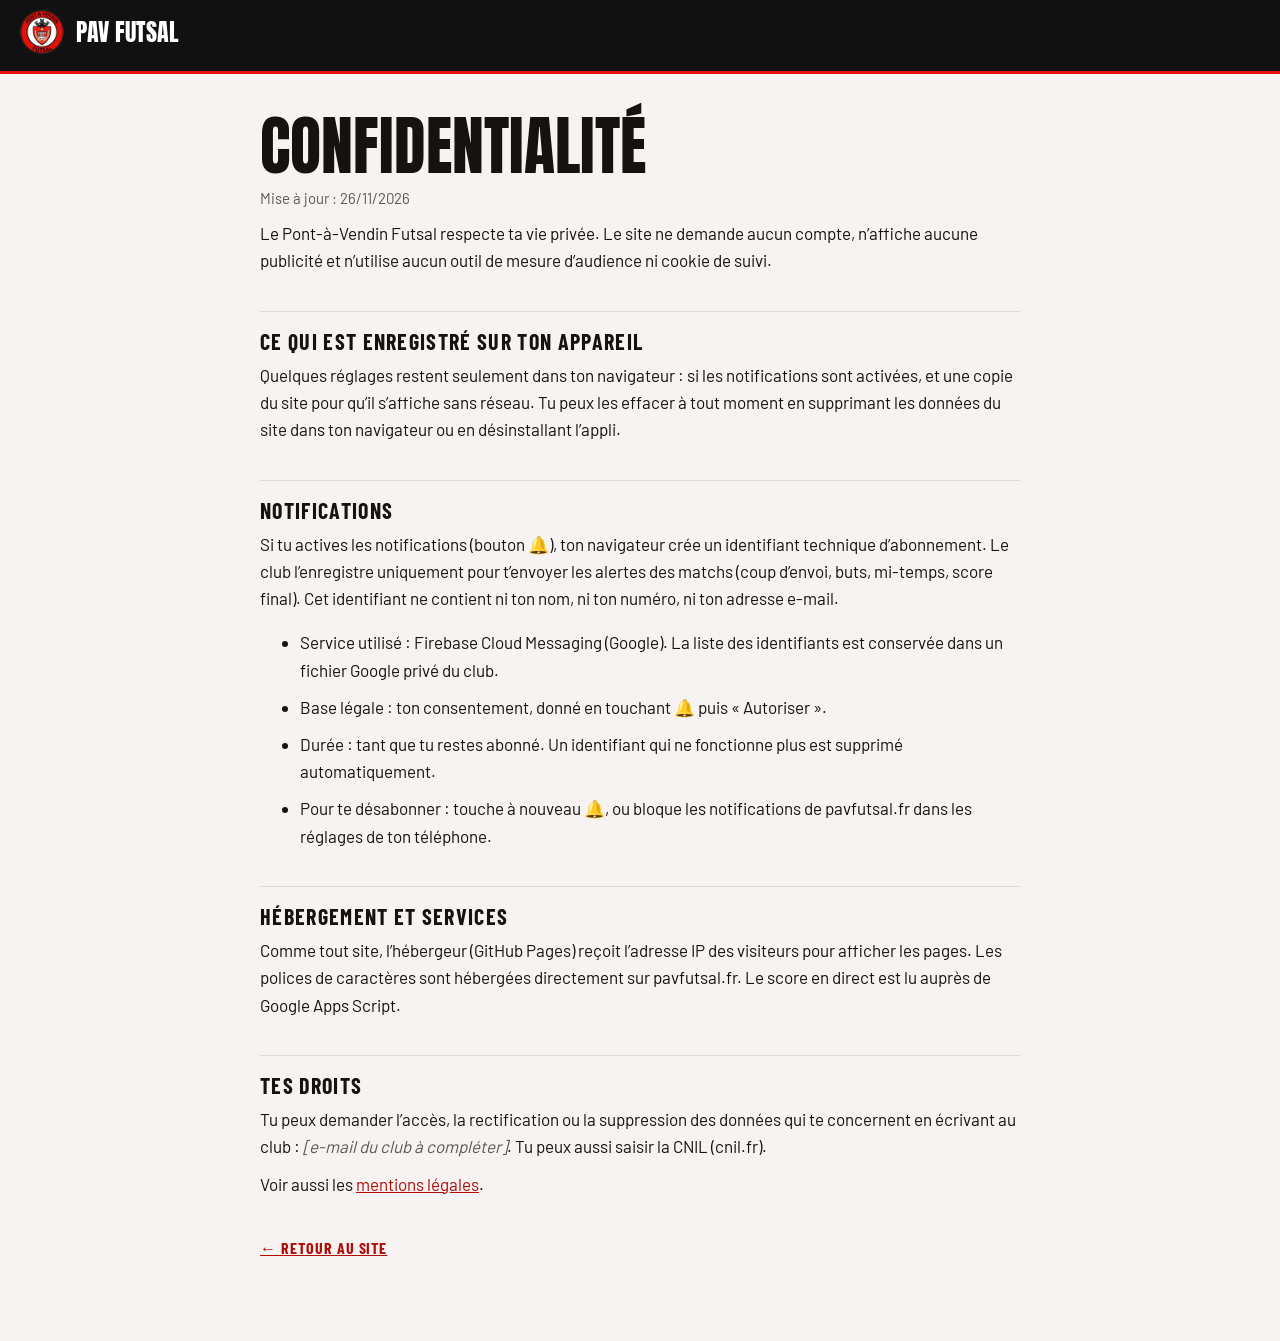
==== confidentialite.html @ 850574fd "Polices hébergées sur le site, mentions légales, confidentialité, image de partage Co-Authored-By: C" ====
<!doctype html>
<html lang="fr"><head><meta charset="utf-8"><meta name="viewport" content="width=device-width,initial-scale=1,viewport-fit=cover">
<title>Confidentialité – Pont-à-Vendin Futsal</title><meta name="robots" content="noindex,follow"><link rel="canonical" href="https://pavfutsal.fr/confidentialite.html">
<link rel="icon" type="image/png" href="/assets/pav.png"><link rel="manifest" href="/manifest.webmanifest"><meta name="theme-color" content="#111111">
<link rel="stylesheet" href="/fonts/fonts.css">
<style>
:root{--rouge:#E3110A;--fg:#161212;--muted:#5F5655;--line:#E2DAD8;--bg:#F6F3F2}
body{margin:0;background:var(--bg);color:var(--fg);font:400 17px/1.6 'Barlow',Arial,sans-serif}
header{background:#111;border-bottom:3px solid var(--rouge);padding:calc(10px + env(safe-area-inset-top,0px)) 20px 10px}
header a{display:inline-flex;align-items:center;gap:12px;color:#fff;text-decoration:none;font:400 24px/1 'Anton',Impact,sans-serif}
header img{width:44px;height:44px}
main{max-width:760px;margin:0 auto;padding:40px 20px 80px}
h1{font:400 clamp(40px,8vw,64px)/1 'Anton',Impact,sans-serif;text-transform:uppercase;margin:0 0 8px}
h2{font:700 22px/1.2 'Barlow Condensed',sans-serif;letter-spacing:.06em;text-transform:uppercase;margin:36px 0 8px;padding-top:16px;border-top:1px solid var(--line)}
p,li{margin:0 0 10px} a{color:#B00D07}
.maj{color:var(--muted);font-size:15px}
.todo{color:var(--muted);font-style:italic}
.retour{display:inline-block;margin-top:32px;font:700 16px/1 'Barlow Condensed',sans-serif;letter-spacing:.06em;text-transform:uppercase}
</style></head><body>
<header><a href="/"><img src="/assets/pav.png" alt="">PAV FUTSAL</a></header>
<main><h1>Confidentialité</h1><p class="maj">Mise à jour : 26/11/2026</p>

<p>Le Pont-à-Vendin Futsal respecte ta vie privée. Le site ne demande aucun compte, n’affiche aucune publicité et n’utilise aucun outil de mesure d’audience ni cookie de suivi.</p>
<h2>Ce qui est enregistré sur ton appareil</h2>
<p>Quelques réglages restent seulement dans ton navigateur : si les notifications sont activées, et une copie du site pour qu’il s’affiche sans réseau. Tu peux les effacer à tout moment en supprimant les données du site dans ton navigateur ou en désinstallant l’appli.</p>
<h2>Notifications</h2>
<p>Si tu actives les notifications (bouton 🔔), ton navigateur crée un identifiant technique d’abonnement. Le club l’enregistre uniquement pour t’envoyer les alertes des matchs (coup d’envoi, buts, mi-temps, score final). Cet identifiant ne contient ni ton nom, ni ton numéro, ni ton adresse e-mail.</p>
<ul><li>Service utilisé : Firebase Cloud Messaging (Google). La liste des identifiants est conservée dans un fichier Google privé du club.</li>
<li>Base légale : ton consentement, donné en touchant 🔔 puis « Autoriser ».</li>
<li>Durée : tant que tu restes abonné. Un identifiant qui ne fonctionne plus est supprimé automatiquement.</li>
<li>Pour te désabonner : touche à nouveau 🔔, ou bloque les notifications de pavfutsal.fr dans les réglages de ton téléphone.</li></ul>
<h2>Hébergement et services</h2>
<p>Comme tout site, l’hébergeur (GitHub Pages) reçoit l’adresse IP des visiteurs pour afficher les pages. Les polices de caractères sont hébergées directement sur pavfutsal.fr. Le score en direct est lu auprès de Google Apps Script.</p>
<h2>Tes droits</h2>
<p>Tu peux demander l’accès, la rectification ou la suppression des données qui te concernent en écrivant au club : <span class="todo">[e-mail du club à compléter]</span>. Tu peux aussi saisir la CNIL (cnil.fr).</p>
<p>Voir aussi les <a href="/mentions-legales.html">mentions légales</a>.</p>
<a class="retour" href="/">← Retour au site</a></main></body></html>
---- fonts/fonts.css ----
@font-face{font-family:'Anton';font-style:normal;font-weight:400;font-display:swap;src:url(/fonts/anton-latin-ext-400-normal.woff2) format('woff2');unicode-range:U+0100-02BA,U+02BD-02C5,U+02C7-02CC,U+02CE-02D7,U+02DD-02FF,U+0304,U+0308,U+0329,U+1D00-1DBF,U+1E00-1E9F,U+1EF2-1EFF,U+2020,U+20A0-20AB,U+20AD-20C0,U+2113,U+2C60-2C7F,U+A720-A7FF}
@font-face{font-family:'Anton';font-style:normal;font-weight:400;font-display:swap;src:url(/fonts/anton-latin-400-normal.woff2) format('woff2');unicode-range:U+0000-00FF,U+0131,U+0152-0153,U+02BB-02BC,U+02C6,U+02DA,U+02DC,U+0304,U+0308,U+0329,U+2000-206F,U+20AC,U+2122,U+2191,U+2193,U+2212,U+2215,U+FEFF,U+FFFD}
@font-face{font-family:'Barlow';font-style:normal;font-weight:400;font-display:swap;src:url(/fonts/barlow-latin-ext-400-normal.woff2) format('woff2');unicode-range:U+0100-02BA,U+02BD-02C5,U+02C7-02CC,U+02CE-02D7,U+02DD-02FF,U+0304,U+0308,U+0329,U+1D00-1DBF,U+1E00-1E9F,U+1EF2-1EFF,U+2020,U+20A0-20AB,U+20AD-20C0,U+2113,U+2C60-2C7F,U+A720-A7FF}
@font-face{font-family:'Barlow';font-style:normal;font-weight:400;font-display:swap;src:url(/fonts/barlow-latin-400-normal.woff2) format('woff2');unicode-range:U+0000-00FF,U+0131,U+0152-0153,U+02BB-02BC,U+02C6,U+02DA,U+02DC,U+0304,U+0308,U+0329,U+2000-206F,U+20AC,U+2122,U+2191,U+2193,U+2212,U+2215,U+FEFF,U+FFFD}
@font-face{font-family:'Barlow';font-style:normal;font-weight:500;font-display:swap;src:url(/fonts/barlow-latin-ext-500-normal.woff2) format('woff2');unicode-range:U+0100-02BA,U+02BD-02C5,U+02C7-02CC,U+02CE-02D7,U+02DD-02FF,U+0304,U+0308,U+0329,U+1D00-1DBF,U+1E00-1E9F,U+1EF2-1EFF,U+2020,U+20A0-20AB,U+20AD-20C0,U+2113,U+2C60-2C7F,U+A720-A7FF}
@font-face{font-family:'Barlow';font-style:normal;font-weight:500;font-display:swap;src:url(/fonts/barlow-latin-500-normal.woff2) format('woff2');unicode-range:U+0000-00FF,U+0131,U+0152-0153,U+02BB-02BC,U+02C6,U+02DA,U+02DC,U+0304,U+0308,U+0329,U+2000-206F,U+20AC,U+2122,U+2191,U+2193,U+2212,U+2215,U+FEFF,U+FFFD}
@font-face{font-family:'Barlow';font-style:normal;font-weight:600;font-display:swap;src:url(/fonts/barlow-latin-ext-600-normal.woff2) format('woff2');unicode-range:U+0100-02BA,U+02BD-02C5,U+02C7-02CC,U+02CE-02D7,U+02DD-02FF,U+0304,U+0308,U+0329,U+1D00-1DBF,U+1E00-1E9F,U+1EF2-1EFF,U+2020,U+20A0-20AB,U+20AD-20C0,U+2113,U+2C60-2C7F,U+A720-A7FF}
@font-face{font-family:'Barlow';font-style:normal;font-weight:600;font-display:swap;src:url(/fonts/barlow-latin-600-normal.woff2) format('woff2');unicode-range:U+0000-00FF,U+0131,U+0152-0153,U+02BB-02BC,U+02C6,U+02DA,U+02DC,U+0304,U+0308,U+0329,U+2000-206F,U+20AC,U+2122,U+2191,U+2193,U+2212,U+2215,U+FEFF,U+FFFD}
@font-face{font-family:'Barlow';font-style:normal;font-weight:700;font-display:swap;src:url(/fonts/barlow-latin-ext-700-normal.woff2) format('woff2');unicode-range:U+0100-02BA,U+02BD-02C5,U+02C7-02CC,U+02CE-02D7,U+02DD-02FF,U+0304,U+0308,U+0329,U+1D00-1DBF,U+1E00-1E9F,U+1EF2-1EFF,U+2020,U+20A0-20AB,U+20AD-20C0,U+2113,U+2C60-2C7F,U+A720-A7FF}
@font-face{font-family:'Barlow';font-style:normal;font-weight:700;font-display:swap;src:url(/fonts/barlow-latin-700-normal.woff2) format('woff2');unicode-range:U+0000-00FF,U+0131,U+0152-0153,U+02BB-02BC,U+02C6,U+02DA,U+02DC,U+0304,U+0308,U+0329,U+2000-206F,U+20AC,U+2122,U+2191,U+2193,U+2212,U+2215,U+FEFF,U+FFFD}
@font-face{font-family:'Barlow Condensed';font-style:normal;font-weight:600;font-display:swap;src:url(/fonts/barlow-condensed-latin-ext-600-normal.woff2) format('woff2');unicode-range:U+0100-02BA,U+02BD-02C5,U+02C7-02CC,U+02CE-02D7,U+02DD-02FF,U+0304,U+0308,U+0329,U+1D00-1DBF,U+1E00-1E9F,U+1EF2-1EFF,U+2020,U+20A0-20AB,U+20AD-20C0,U+2113,U+2C60-2C7F,U+A720-A7FF}
@font-face{font-family:'Barlow Condensed';font-style:normal;font-weight:600;font-display:swap;src:url(/fonts/barlow-condensed-latin-600-normal.woff2) format('woff2');unicode-range:U+0000-00FF,U+0131,U+0152-0153,U+02BB-02BC,U+02C6,U+02DA,U+02DC,U+0304,U+0308,U+0329,U+2000-206F,U+20AC,U+2122,U+2191,U+2193,U+2212,U+2215,U+FEFF,U+FFFD}
@font-face{font-family:'Barlow Condensed';font-style:normal;font-weight:700;font-display:swap;src:url(/fonts/barlow-condensed-latin-ext-700-normal.woff2) format('woff2');unicode-range:U+0100-02BA,U+02BD-02C5,U+02C7-02CC,U+02CE-02D7,U+02DD-02FF,U+0304,U+0308,U+0329,U+1D00-1DBF,U+1E00-1E9F,U+1EF2-1EFF,U+2020,U+20A0-20AB,U+20AD-20C0,U+2113,U+2C60-2C7F,U+A720-A7FF}
@font-face{font-family:'Barlow Condensed';font-style:normal;font-weight:700;font-display:swap;src:url(/fonts/barlow-condensed-latin-700-normal.woff2) format('woff2');unicode-range:U+0000-00FF,U+0131,U+0152-0153,U+02BB-02BC,U+02C6,U+02DA,U+02DC,U+0304,U+0308,U+0329,U+2000-206F,U+20AC,U+2122,U+2191,U+2193,U+2212,U+2215,U+FEFF,U+FFFD}
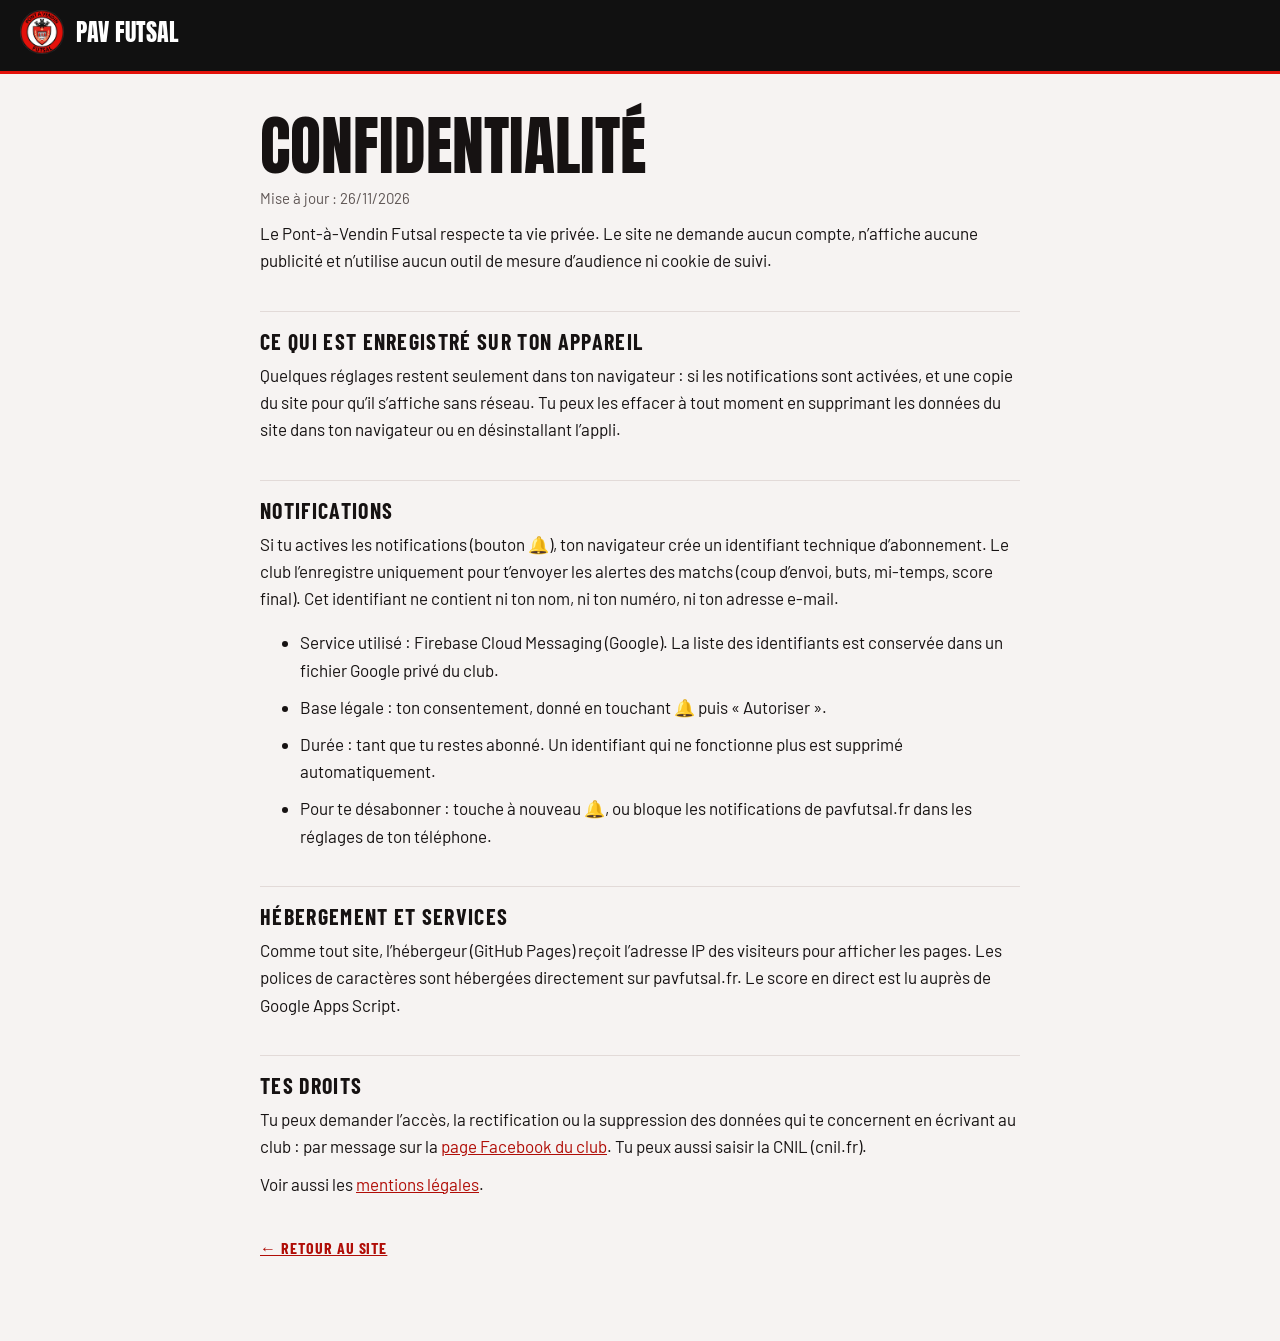
==== commit 4f6a578e: "Infos pratiques : salle, itinéraire, entraînements, Facebook et Instagram Co-Authored-By: Claude Opu" ====
--- a/confidentialite.html
+++ b/confidentialite.html
@@ -32,6 +32,6 @@
 <h2>Hébergement et services</h2>
 <p>Comme tout site, l’hébergeur (GitHub Pages) reçoit l’adresse IP des visiteurs pour afficher les pages. Les polices de caractères sont hébergées directement sur pavfutsal.fr. Le score en direct est lu auprès de Google Apps Script.</p>
 <h2>Tes droits</h2>
-<p>Tu peux demander l’accès, la rectification ou la suppression des données qui te concernent en écrivant au club : <span class="todo">[e-mail du club à compléter]</span>. Tu peux aussi saisir la CNIL (cnil.fr).</p>
+<p>Tu peux demander l’accès, la rectification ou la suppression des données qui te concernent en écrivant au club : par message sur la <a href="https://www.facebook.com/profile.php?id=61572698814286" target="_blank" rel="noopener">page Facebook du club</a>. Tu peux aussi saisir la CNIL (cnil.fr).</p>
 <p>Voir aussi les <a href="/mentions-legales.html">mentions légales</a>.</p>
 <a class="retour" href="/">← Retour au site</a></main></body></html>
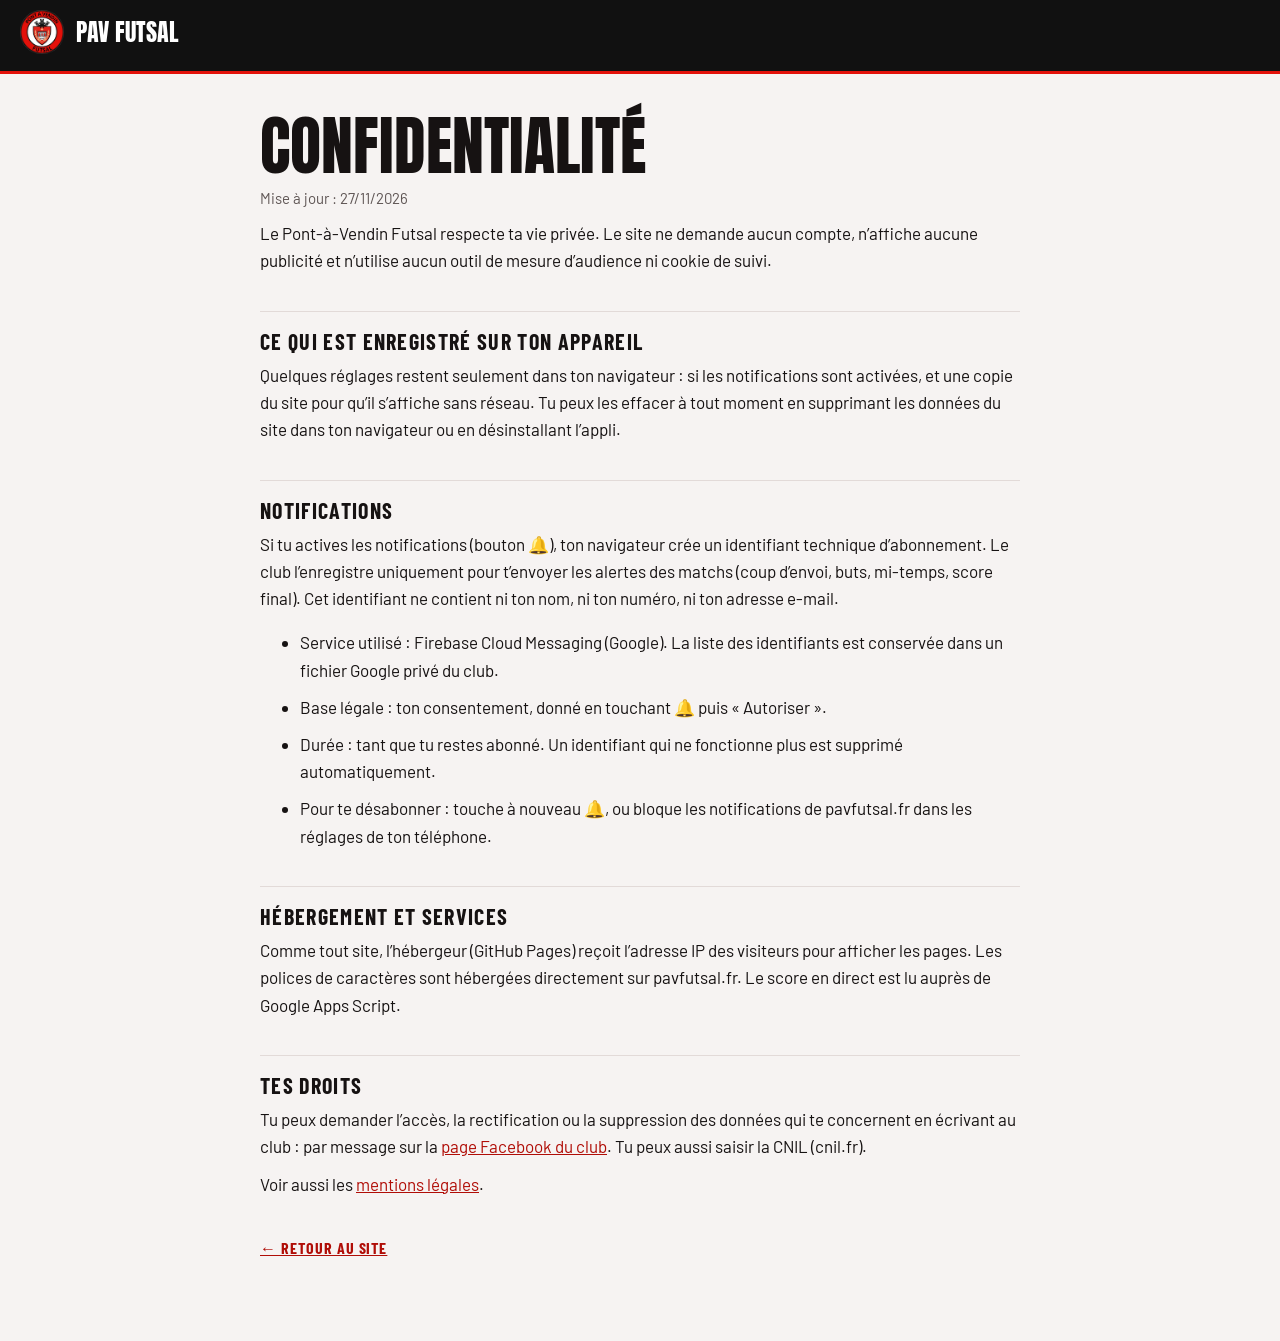
==== commit efc13db4: "Classement Interdistrict 1 officiel (après la 6e journée, forfait d'Amiens Étouvie) Co-Authored-By: " ====
--- a/confidentialite.html
+++ b/confidentialite.html
@@ -18,7 +18,7 @@
 .retour{display:inline-block;margin-top:32px;font:700 16px/1 'Barlow Condensed',sans-serif;letter-spacing:.06em;text-transform:uppercase}
 </style></head><body>
 <header><a href="/"><img src="/assets/pav.png" alt="">PAV FUTSAL</a></header>
-<main><h1>Confidentialité</h1><p class="maj">Mise à jour : 26/11/2026</p>
+<main><h1>Confidentialité</h1><p class="maj">Mise à jour : 27/11/2026</p>
 
 <p>Le Pont-à-Vendin Futsal respecte ta vie privée. Le site ne demande aucun compte, n’affiche aucune publicité et n’utilise aucun outil de mesure d’audience ni cookie de suivi.</p>
 <h2>Ce qui est enregistré sur ton appareil</h2>
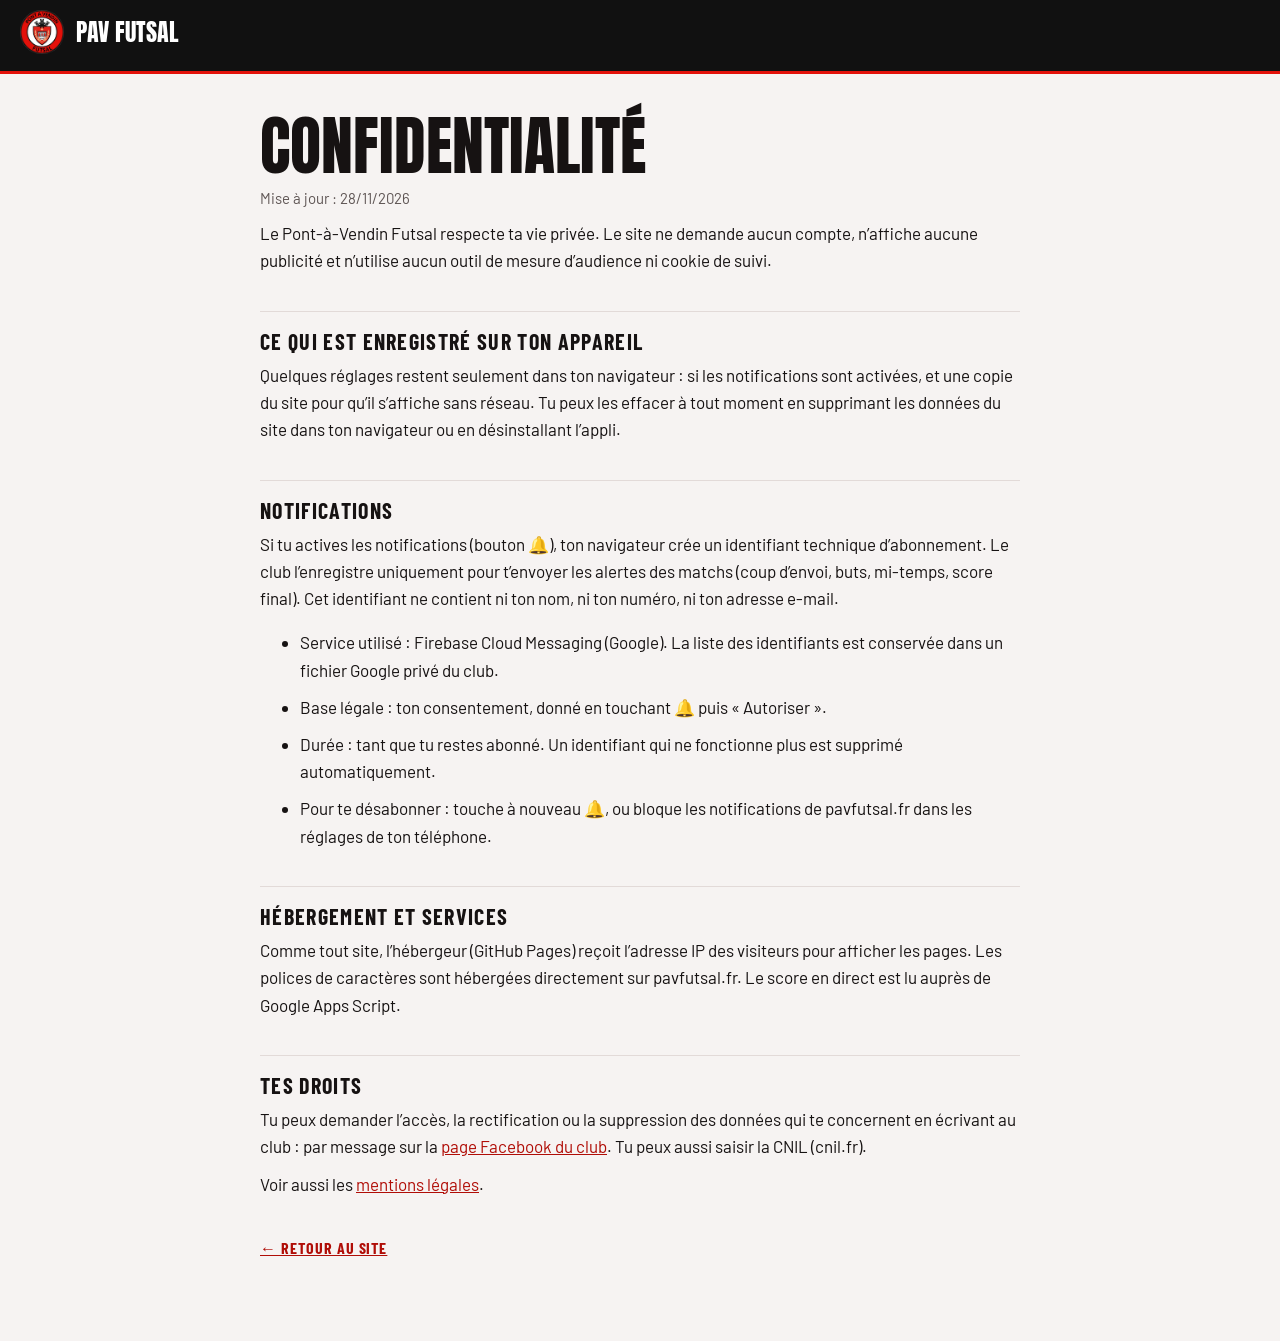
==== commit 1807432d: "Appli iOS : la page racine ne défile plus (bande vide en bas, haut coupé), fond noir de secours Co-A" ====
--- a/confidentialite.html
+++ b/confidentialite.html
@@ -18,7 +18,7 @@
 .retour{display:inline-block;margin-top:32px;font:700 16px/1 'Barlow Condensed',sans-serif;letter-spacing:.06em;text-transform:uppercase}
 </style></head><body>
 <header><a href="/"><img src="/assets/pav.png" alt="">PAV FUTSAL</a></header>
-<main><h1>Confidentialité</h1><p class="maj">Mise à jour : 27/11/2026</p>
+<main><h1>Confidentialité</h1><p class="maj">Mise à jour : 28/11/2026</p>
 
 <p>Le Pont-à-Vendin Futsal respecte ta vie privée. Le site ne demande aucun compte, n’affiche aucune publicité et n’utilise aucun outil de mesure d’audience ni cookie de suivi.</p>
 <h2>Ce qui est enregistré sur ton appareil</h2>
